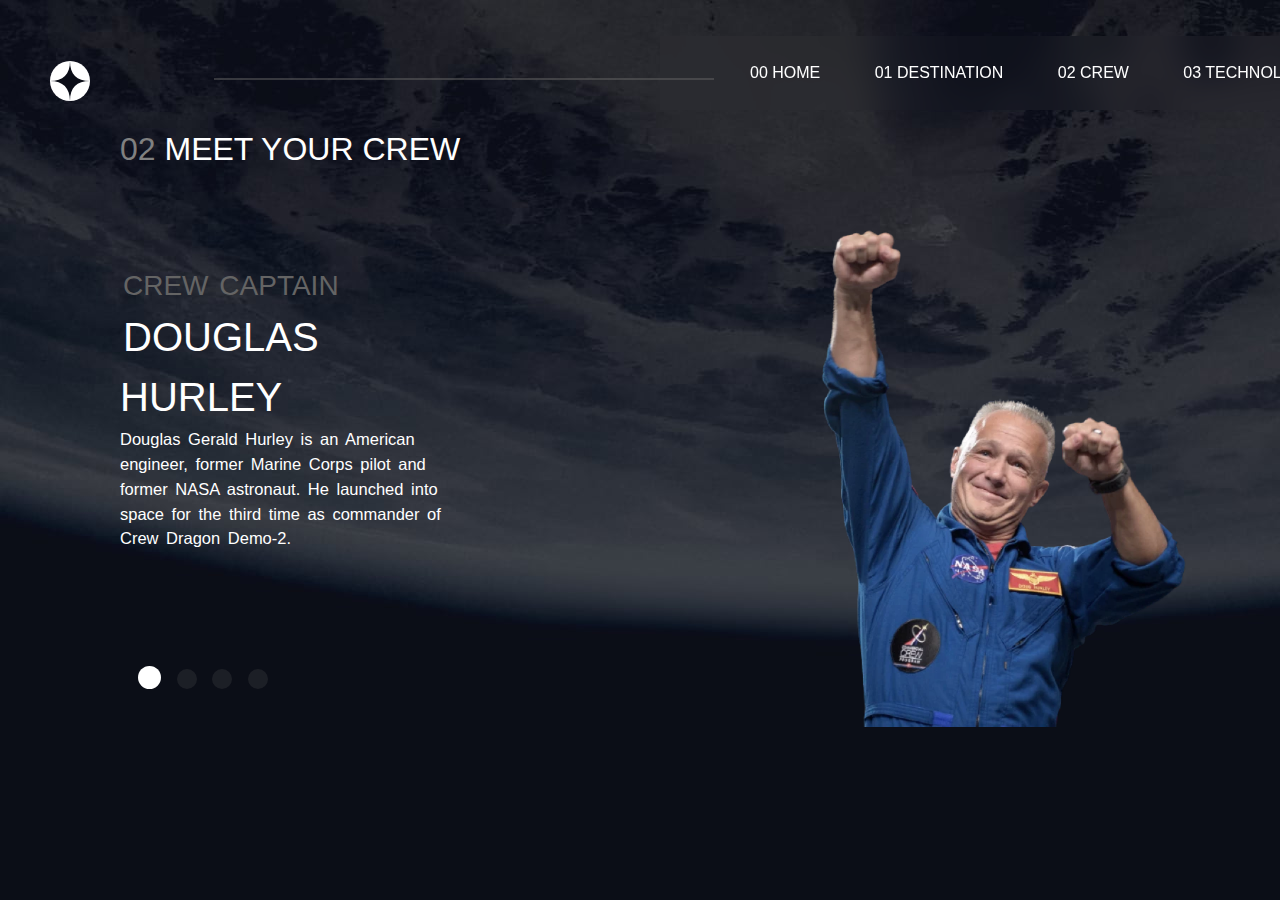
==== starter-code/crew-commander.html @ e9fa6629 "portfolio project 1" ====
<!DOCTYPE html>
<html lang="en">
<head>
  <meta charset="UTF-8">
  <meta name="viewport" content="width=device-width, initial-scale=1.0">
  <link rel="icon" type="image/png" sizes="32x32" href="./assets/favicon-32x32.png">
<!--STYLESHEETS-->
  <link rel="stylesheet" href="../starter-code/css/crew.css">
  <link rel="stylesheet" href="../starter-code/css/bootstrap.min.css">
  <!-------------->
  <title>Frontend Mentor | Space tourism website</title>
  <!--JAVASCRIPT LIBRARIES-->
  <script src="../starter-code/JS/Script.js"></script>
  <script src="../starter-code/JS/bootstrap.min.js"></script>
  <script src="../node_modules/jquery/dist/jquery.min.js"></script>
  <script src="../node_modules/jquery/dist/jquery.js"></script>
  <script>
   $(document).ready(function(){
       $(".toggle1").click(function(){
        $(".toggle1").removeClass("red1").addClass("active").css("transition",".3s ease-in-out"); 
        $(".toggle2, .toggle3, .toggle4").removeClass("active").addClass("red1").css("transition",".3s ease-in-out");
        //CREW-COMMANDER
        $(".we, .sr2, .sr3").removeClass("sr2","sr3").addClass("sr1").css("Transition", "all .3s ease-in-out");
        $(".total, .img3, .img2").removeClass("img3","img2").addClass("img1").css("transition", "all .3s ease-in-out");
        $(".total").attr("src", "../starter-code/assets/crew/image-douglas-hurley.webp").css("transition", "all .3s ease-in-out");
        $(".are").text("Crew captain").css("transition", "all .3s ease-in-out");
        $(".crew").text(" Douglas Hurley");
        $(".21").text("Douglas Gerald Hurley is an American engineer, former Marine Corps pilot and former NASA astronaut. He launched into space for the third time as commander of Crew Dragon Demo-2. ")
       
       
      });
      //
      $(".toggle2").click(function(){
        $(".toggle2").removeClass("red1").addClass("active").css("transition","all .3s ease-in-out");
        $(".toggle1, .toggle3, .toggle4").removeClass("active").addClass("red1").css("transition","all .3s ease-in-out");
        //CREW-ENGINEER
        $(".we, .sr1, .sr3").removeClass("sr1", "sr3").addClass("sr2");
        $(".are").text(" Flight Engineer");
        $(".crew").text("Anousheh Ansari");
        $(".21").text("Anousheh Ansari is an Iranian American engineer and co-founder of Prodea Systems. Ansari was the fourth self-funded space tourist,the first self-funded woman to fly to the ISS, and the first Iranian in space. ")
        $(".total").attr("src", "../starter-code/assets/crew/image-anousheh-ansari.webp");
        $(".total,.img1, .img3").removeClass("img1, img3").addClass("img2");
        
      });
      //
      $(".toggle3").click(function(){
        $(".toggle3").removeClass("red1").addClass("active").css("transition",".3s ease-in-out");
        $(".toggle1, .toggle2, .toggle4").removeClass("active").addClass("red1").css("transition",".3s ease-in-out");
        //CREW-PILOT
        $(".we").removeClass("sr1,sr2").addClass("sr3");
        $(".are").text("Pilot").css("z-index", "1");
        $(".crew").text(" Victor Glover").fadeIn(1000);
        $(".21").text(" Pilot on the first operational flight of the SpaceX Crew Dragon to the International Space Station. Glover is a commander in the U.S. Navy where he pilots an F/A-18.He was a crew member of Expedition 64, and served as a station systems flight engineer. ")
        $(".total").attr("src", "../starter-code/assets/crew/image-victor-glover.webp");
        $(".total").removeClass("img1,img2").addClass("img3");
      });
      //
      $(".toggle4").click(function(){
        $(".toggle4").removeClass("red1").addClass("active").css("transition",".3s ease-in-out");
        $(".toggle1, .toggle2, .toggle3").removeClass("active").addClass("red1").css("transition",".3s ease-in-out");
      });
      //
    });
  </script>
</head>
<body>
  <nav>
    <img src="assets/shared/logo.svg" alt=""> <div class="sp1"></div>
    <ul>
      <li><a href="../starter-code/index.html"> <b>00</b> Home</a></li>
      <li><a href="../starter-code/destination-europa.html"> <b>01</b> Destination</a></li>
      <li><a href="../starter-code/crew-commander.html" > <b>02</b> Crew</a></li> 
      <li><a href="../starter-code/technology-capsule.html" > <b>03</b> Technology</a></li> 
    </ul>
  </nav>
  <h2 class="pick_your_destination"> <b class="one"> 02</b> Meet your crew</h2>
  <br>
    
<div class="sub12">
  <div class="sr">
    <img src="../starter-code/assets/crew/image-douglas-hurley.webp"  alt="Chania" class="total img1">
  </div>
  <br>
  <div class="we sr1">
    <span class="are">Crew captain</span>
    <br>
    <span class="crew"> Douglas Hurley</span>
    <br>
    <span class="21">
    Douglas Gerald Hurley is an American engineer, former Marine Corps pilot 
    and former NASA astronaut. He launched into space for the third time as 
    commander of Crew Dragon Demo-2.
    </span>
    <div class="menu-or">
   <span class="toggle1 red1 active" role="button"></span>
      <span class="toggle2 red1" role="button"></span>
      <span class="toggle3 red1" role="button"></span>
      <span class="toggle4 red1" role="button"></span>
      </div>    
  </div>
</div>

</body>
</html>
---- starter-code/css/crew.css ----
body{
    padding: 0;
    overflow-y: hidden;
    margin: 0;
    font-family: -apple-system, BlinkMacSystemFont, 'Segoe UI', Roboto, Oxygen, Ubuntu, Cantarell, 'Open Sans', 'Helvetica Neue', sans-serif;
    background-image: url(../assets/crew/background-crew-desktop.jpg);
}

nav{
    display: flex;
    width: 100%;
    padding-top: 40px;
    height: auto;
}

nav img{
    margin-top: 3px;
    margin-left: 50px;
    width: 40px;
    height: 40px;
}
.pick_your_destination{
    color: white;
    margin-left: 190px;
    margin-top: 20px;
    font-weight: 300;
    text-transform: uppercase;
}

.one{
font-weight: 100;
color: gray;
}

.sp1{
    position: relative;
    display: inline-block;
}
.sp1::after{
    content: "";
    position: absolute;
    left: 120px;
    top: 3px;
    width: 500px;
    height: 2px;
    background-color: rgba(100, 100, 100, 0.5);
    z-index: 1;
    transition: width .3s ease-in-out;
}

nav ul li{
    text-decoration: none;
    text-transform: uppercase;
    font-family: -apple-system, BlinkMacSystemFont, 'Segoe UI', Roboto, Oxygen, Ubuntu, Cantarell, 'Open Sans', 'Helvetica Neue', sans-serif;
    color: white;
    position: relative;
    font-weight: lighter;
    list-style-type: none;
    display: inline-block;
    margin-left: 50px;
}
nav ul li::after{
    content: "";
    position: absolute;
    left: 0;
    top: 45px;
    width: 0;
    height: 2px;
    background-color: white;
   z-index: 1.5;
    transition: width .3s ease-in-out;
}

nav a{
    text-decoration: none;
    color: white;
}
nav a:hover{
    text-decoration: none;
    color: white;
}

nav img{
margin-top: 21px;
}
nav ul li:hover::after{
    width: 100%;
}

.pick_your_destination{
    margin-left: 120px;
    margin-top: 20px;
}

nav ul{
    width: 700px;
    padding-top: 25px;
    padding-bottom: 25px;
    margin-left: 660px;
    margin-top: -65px;
    background-color:rgba(100, 100, 100, 0.05);
    backdrop-filter: blur(16px);
}

.carousel-inner{
    display: flexbox;
    height: 500px;
}
.sub12{
    display: flex;
    word-spacing: 3px;
    position: relative;
    color: white;
    font-size: 16.5px;
    font-weight: 100;
}

.img1{
    margin-left: 225%;
    margin-top: 8%;
    position: relative;
    width: 365px;
}
.img2{
    margin-left: 200%;
    margin-top: 80px;
    position: relative;
    width: 400px;
}
.img3{
    margin-left: 200%;
    margin-top: 15px;
    position: relative;
    width: 410px;   
}
.sr1{
    width: 352px;
    position: relative;
    right: 245px;
    top: 65px;
}

.sr2{
    width: 352px;
    position: relative;
    right: 280px;
    top: 60px;   
}
.sr2 .menu-or{
    position: relative;
    top: -50px;
    right: 20px;
}
.sr3{
    width: 352px;
    position: relative;
    right: 280px;
    top: 40px;  
}
.sr3 .are3{
margin-left: -9px;
font-size: 40px;
font-weight: 200;
}
.sr3 .crew3{
    margin-left: -12px;
}
.crew{
    font-size: 40px;
    font-weight: lighter;
    color: white;
    width: 500%;
    margin-left: 3px;
    margin-top: -330px;
    text-transform: uppercase;
}
.are{
    font-size: 28px;
    font-weight: 300;
    color: rgba(100, 100, 100, 2);
    width: 300px;
    margin-left: 3px;
    margin-top: -460px;
    text-transform: uppercase;
}

.menu-or{
    margin-left: 10px;
    margin-top: 120px;
    position: fixed;
}
 
.red1{
    cursor: pointer;
    width: 20px;
    display: inline-block;
    margin-left: 8px;
    margin-top: -100px;
    height: 20px;
    background-color: rgba(100, 100, 100, 0.2);
    border-radius: 50%;
    color: rgba(100, 100, 100, 0.2);
    transition: background-color 0.6s ease;
}
.active{
    background-color: white;
    cursor: pointer;
    width: 23px;
    display: inline-block;
    margin-left: 8px;
    margin-top: -100px;
    height: 23px;
    border-radius: 50%;
    color: white;
    transition: background-color .3s ease-in-out;
  }
.legal{
    width: 15px;
    height: 15px;
    border-width: 0.4px;
    border-color: rgba(100, 100, 100, 0,3);
    border-radius: 50%;
    color: rgba(100, 100, 100, 0.2);
    display: inline-block;
    background-color: white;
}
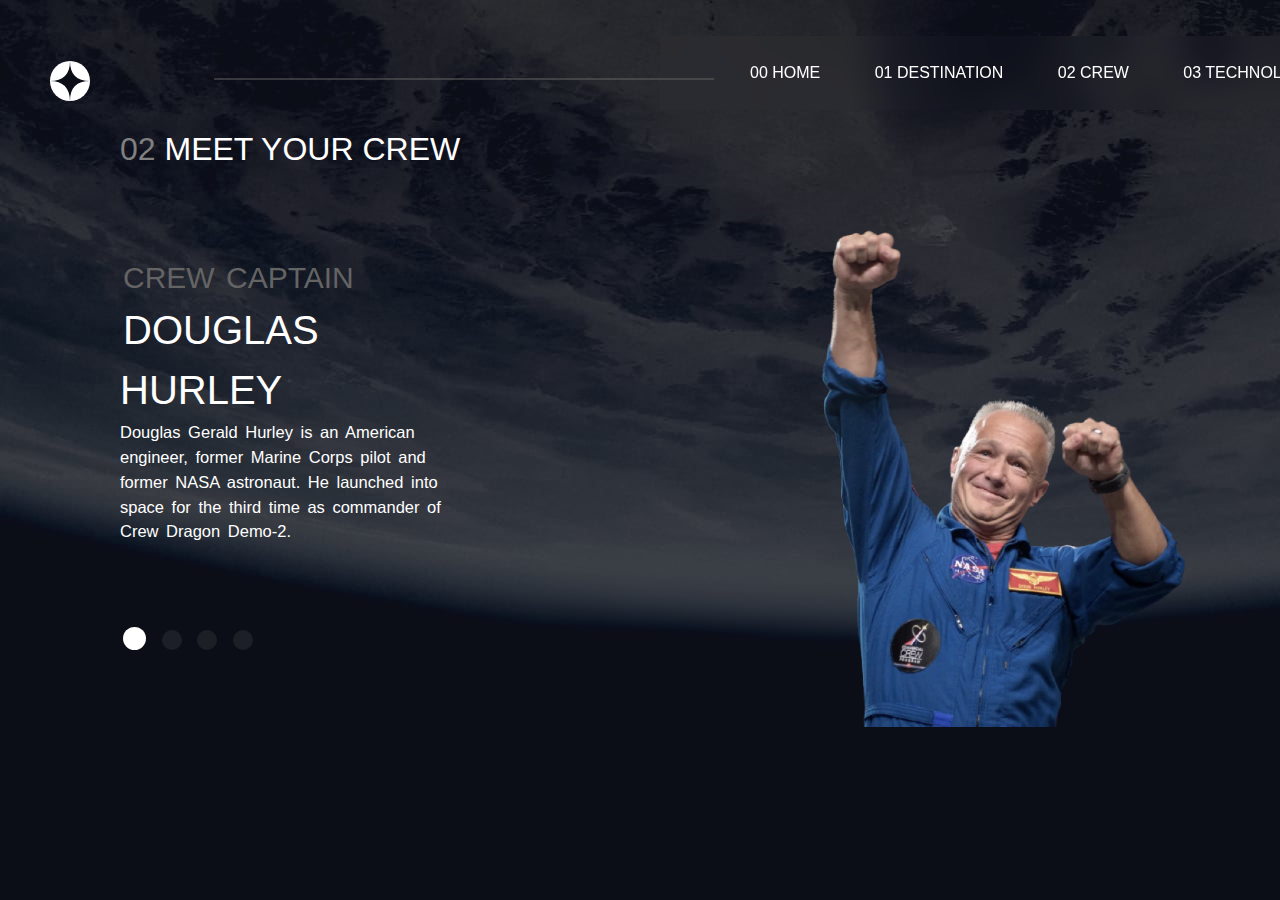
==== commit c09ced09: "Adjustment to the javascript" ====
--- a/starter-code/crew-commander.html
+++ b/starter-code/crew-commander.html
@@ -12,55 +12,88 @@
   <!--JAVASCRIPT LIBRARIES-->
   <script src="../starter-code/JS/Script.js"></script>
   <script src="../starter-code/JS/bootstrap.min.js"></script>
-  <script src="../node_modules/jquery/dist/jquery.min.js"></script>
-  <script src="../node_modules/jquery/dist/jquery.js"></script>
+  <script src="../starter-code/JS/jquery.min.js"></script>
   <script>
+    //TOGGLE1
    $(document).ready(function(){
        $(".toggle1").click(function(){
         $(".toggle1").removeClass("red1").addClass("active").css("transition",".3s ease-in-out"); 
         $(".toggle2, .toggle3, .toggle4").removeClass("active").addClass("red1").css("transition",".3s ease-in-out");
+      });
         //CREW-COMMANDER
-        $(".we, .sr2, .sr3").removeClass("sr2","sr3").addClass("sr1").css("Transition", "all .3s ease-in-out");
-        $(".total, .img3, .img2").removeClass("img3","img2").addClass("img1").css("transition", "all .3s ease-in-out");
-        $(".total").attr("src", "../starter-code/assets/crew/image-douglas-hurley.webp").css("transition", "all .3s ease-in-out");
+        $(".toggle1").click(function(){
+          $(".we").removeClass("sr2").addClass("sr1");
+          $(".we").removeClass("sr3").addClass("sr1");
+          $(".we").removeClass("sr4").addClass("sr1");
+          //
+        $(".total").removeClass("img2").addClass("img1");
+        $(".total").removeClass("img3").addClass("img1");
+        $(".total").removeClass("img4").addClass("img1");
+        $(".total").attr("src", "../starter-code/assets/crew/image-douglas-hurley.webp");
         $(".are").text("Crew captain").css("transition", "all .3s ease-in-out");
         $(".crew").text(" Douglas Hurley");
-        $(".21").text("Douglas Gerald Hurley is an American engineer, former Marine Corps pilot and former NASA astronaut. He launched into space for the third time as commander of Crew Dragon Demo-2. ")
-       
-       
-      });
-      //
+        $(".se").text("Douglas Gerald Hurley is an American engineer, former Marine Corps pilot and former NASA astronaut. He launched into space for the third time as commander of Crew Dragon Demo-2.")
+        });
+     
+      //TOGGLE2
       $(".toggle2").click(function(){
         $(".toggle2").removeClass("red1").addClass("active").css("transition","all .3s ease-in-out");
         $(".toggle1, .toggle3, .toggle4").removeClass("active").addClass("red1").css("transition","all .3s ease-in-out");
+      });
         //CREW-ENGINEER
-        $(".we, .sr1, .sr3").removeClass("sr1", "sr3").addClass("sr2");
+        $(".toggle2").click(function(){ 
+        $(".we").removeClass("sr1").addClass("sr2");
+        $(".we").removeClass("sr3").addClass("sr2");
+        $(".we").removeClass("sr4").addClass("sr2");
+        //
+        $(".total").removeClass("img1").addClass("img2");
+        $(".total").removeClass("img3").addClass("img2");
+        $(".total").removeClass("img4").addClass("img2");
+        //DOM-MANIPULATION
         $(".are").text(" Flight Engineer");
         $(".crew").text("Anousheh Ansari");
-        $(".21").text("Anousheh Ansari is an Iranian American engineer and co-founder of Prodea Systems. Ansari was the fourth self-funded space tourist,the first self-funded woman to fly to the ISS, and the first Iranian in space. ")
+        $(".se").text("Anousheh Ansari is an Iranian American engineer and co-founder of Prodea Systems. Ansari was the fourth self-funded space tourist,the first self-funded woman to fly to the ISS, and the first Iranian in space. ")
         $(".total").attr("src", "../starter-code/assets/crew/image-anousheh-ansari.webp");
-        $(".total,.img1, .img3").removeClass("img1, img3").addClass("img2");
-        
+           
       });
       //
       $(".toggle3").click(function(){
         $(".toggle3").removeClass("red1").addClass("active").css("transition",".3s ease-in-out");
         $(".toggle1, .toggle2, .toggle4").removeClass("active").addClass("red1").css("transition",".3s ease-in-out");
         //CREW-PILOT
-        $(".we").removeClass("sr1,sr2").addClass("sr3");
-        $(".are").text("Pilot").css("z-index", "1");
-        $(".crew").text(" Victor Glover").fadeIn(1000);
-        $(".21").text(" Pilot on the first operational flight of the SpaceX Crew Dragon to the International Space Station. Glover is a commander in the U.S. Navy where he pilots an F/A-18.He was a crew member of Expedition 64, and served as a station systems flight engineer. ")
+        $(".we").removeClass("sr1").addClass("sr3");
+        $(".we").removeClass("sr2").addClass("sr3");
+        $(".we").removeClass("sr4").addClass("sr3");
+        //
+        $(".total").removeClass("img1").addClass("img3");
+        $(".total").removeClass("img2").addClass("img3");
+        $(".total").removeClass("img4").addClass("img3");
+        //DOM-MANIPULATION
+        $(".are").text("Pilot");
+        $(".crew").text(" Victor Glover");
+        $(".se").text(" Pilot on the first operational flight of the SpaceX Crew Dragon to the International Space Station. Glover is a commander in the U.S. Navy where he pilots an F/A-18.He was a crew member of Expedition 64, and served as a station systems flight engineer. ")
         $(".total").attr("src", "../starter-code/assets/crew/image-victor-glover.webp");
-        $(".total").removeClass("img1,img2").addClass("img3");
       });
       //
       $(".toggle4").click(function(){
         $(".toggle4").removeClass("red1").addClass("active").css("transition",".3s ease-in-out");
         $(".toggle1, .toggle2, .toggle3").removeClass("active").addClass("red1").css("transition",".3s ease-in-out");
+      
+      //CREW-SPECIALIST
+      $(".we").removeClass("sr1").addClass("sr4");
+      $(".we").removeClass("sr2").addClass("sr4");
+      $(".we").removeClass("sr3").addClass("sr4");
+      //
+      $(".total").removeClass("img1").addClass("img4");
+      $(".total").removeClass("img2").addClass("img4");
+      $(".total").removeClass("img3").addClass("img4");
+      //DOM-MANIPULATION
+        $(".are").text(" Mission Specialist");
+        $(".crew").text(" Mark Shuttleworth");
+        $(".se").text(" Mark Richard Shuttleworth is the founder and CEO of Canonical, the company behind the Linux-based Ubuntu operating system. Shuttleworth became the first South African to travel to space as a space tourist. ")
+        $(".total").attr("src", "../starter-code/assets/crew/image-mark-shuttleworth.webp");
+        });
       });
-      //
-    });
   </script>
 </head>
 <body>
@@ -86,7 +119,7 @@
     <br>
     <span class="crew"> Douglas Hurley</span>
     <br>
-    <span class="21">
+    <span class="se">
     Douglas Gerald Hurley is an American engineer, former Marine Corps pilot 
     and former NASA astronaut. He launched into space for the third time as 
     commander of Crew Dragon Demo-2.
--- a/starter-code/css/crew.css
+++ b/starter-code/css/crew.css
@@ -123,15 +123,21 @@
 }
 .img2{
     margin-left: 200%;
-    margin-top: 80px;
+    margin-top: 70px;
     position: relative;
     width: 400px;
 }
 .img3{
+    margin-left: 180%;
+    margin-top: 15px;
+    position: relative;
+    width: 410px;   
+}
+.img4{
     margin-left: 200%;
-    margin-top: 15px;
-    position: relative;
-    width: 410px;   
+    margin-top: 25px;
+    position: relative;
+    width: 400px; 
 }
 .sr1{
     width: 352px;
@@ -139,13 +145,18 @@
     right: 245px;
     top: 65px;
 }
-
+.sr1 .menu-or{
+    position: relative;
+    top: -32px;
+    left: -15px;
+}
 .sr2{
     width: 352px;
     position: relative;
     right: 280px;
     top: 60px;   
 }
+
 .sr2 .menu-or{
     position: relative;
     top: -50px;
@@ -154,30 +165,43 @@
 .sr3{
     width: 352px;
     position: relative;
+    right: 290px;
+    top: 36px;  
+}
+.sr3 .menu-or{
+    position: relative;
+    top: -50px;
+    right: 20px;  
+}
+.sr4{
+    width: 352px;
+    position: relative;
     right: 280px;
-    top: 40px;  
-}
-.sr3 .are3{
-margin-left: -9px;
-font-size: 40px;
-font-weight: 200;
-}
-.sr3 .crew3{
-    margin-left: -12px;
+    top: 60px; 
+}
+.sr4 .crew{
+    font-size: 34px;
+}
+.sr4 .menu-or{
+    position: relative;
+    top: -42px;
+    right: 20px; 
+}
+.se{
+    width: 200px;
 }
 .crew{
     font-size: 40px;
     font-weight: lighter;
     color: white;
-    width: 500%;
     margin-left: 3px;
-    margin-top: -330px;
+    margin-top: -329px;
     text-transform: uppercase;
 }
 .are{
-    font-size: 28px;
-    font-weight: 300;
-    color: rgba(100, 100, 100, 2);
+    font-size: 30px;
+    font-weight: 350;
+    color: rgba(100, 100, 100, 5);
     width: 300px;
     margin-left: 3px;
     margin-top: -460px;
@@ -189,7 +213,9 @@
     margin-top: 120px;
     position: fixed;
 }
- 
+ .we{
+     margin-top: -10px;
+ }
 .red1{
     cursor: pointer;
     width: 20px;
